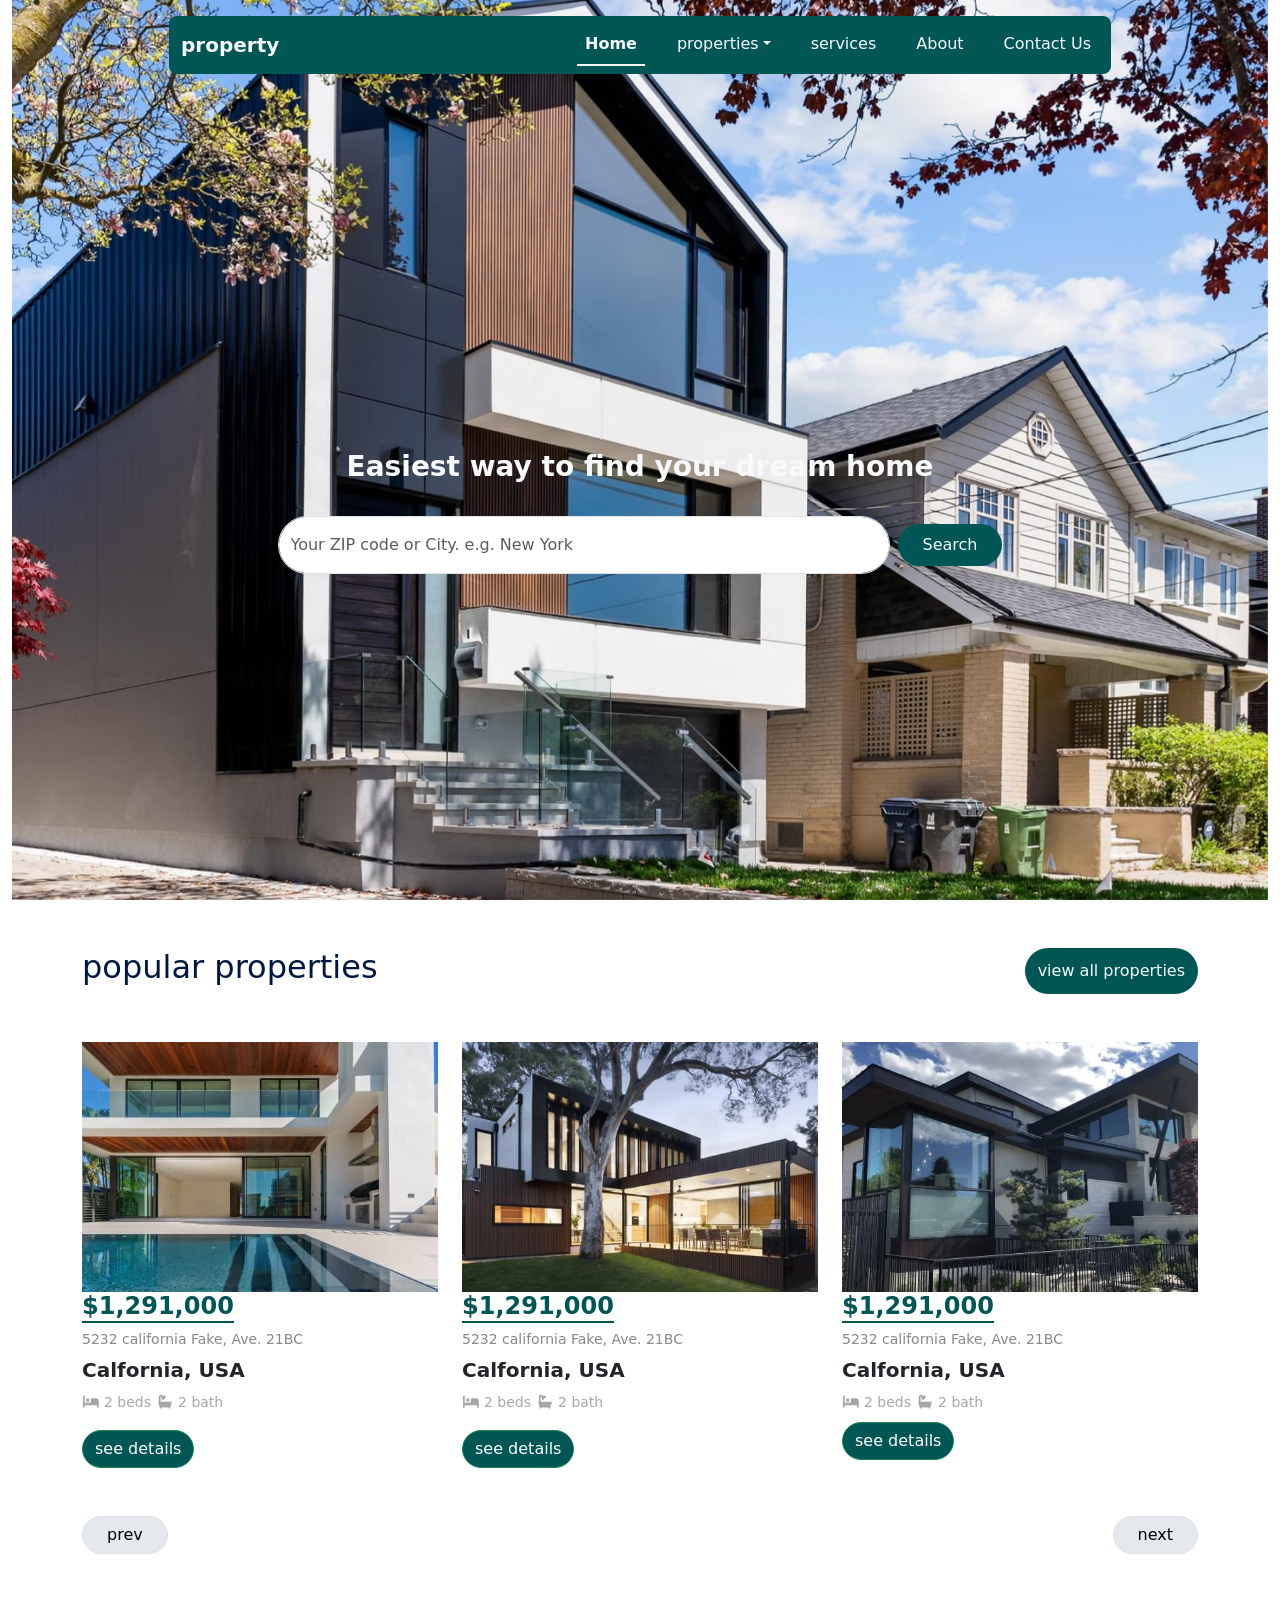
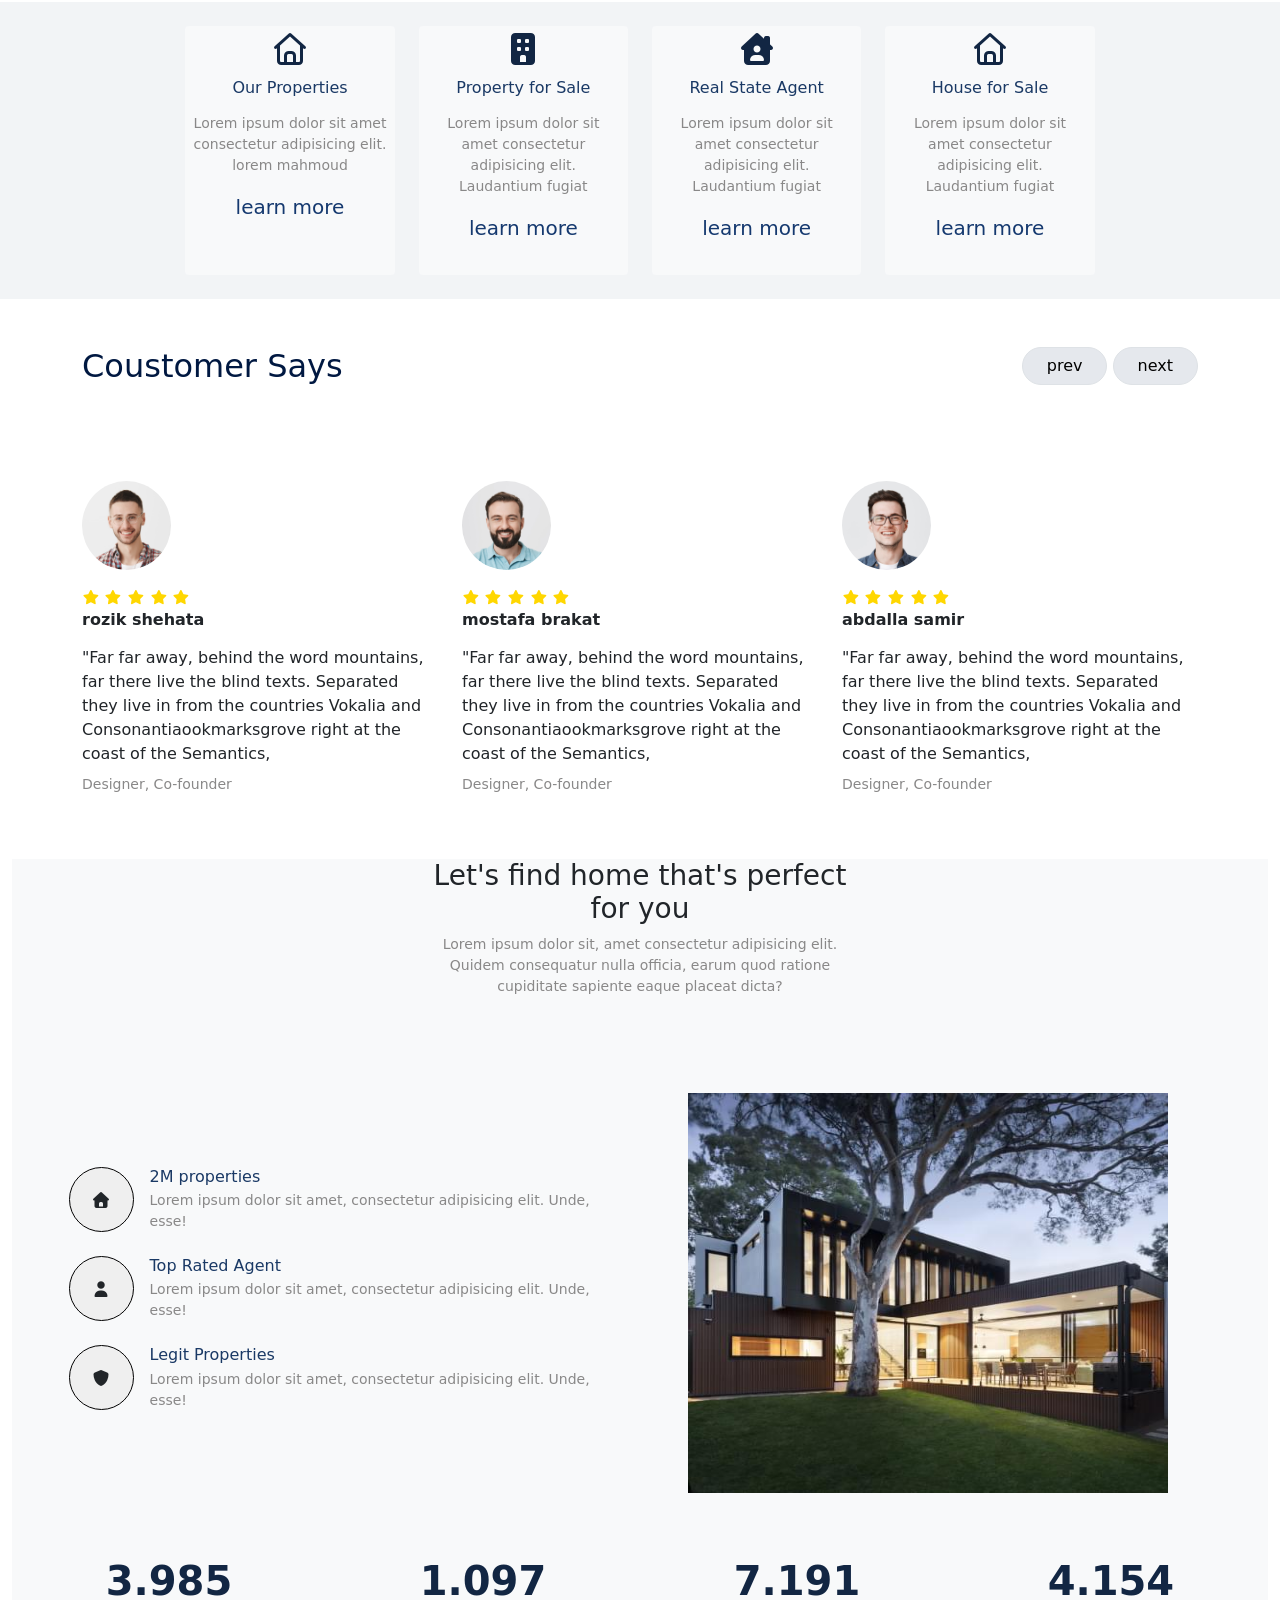
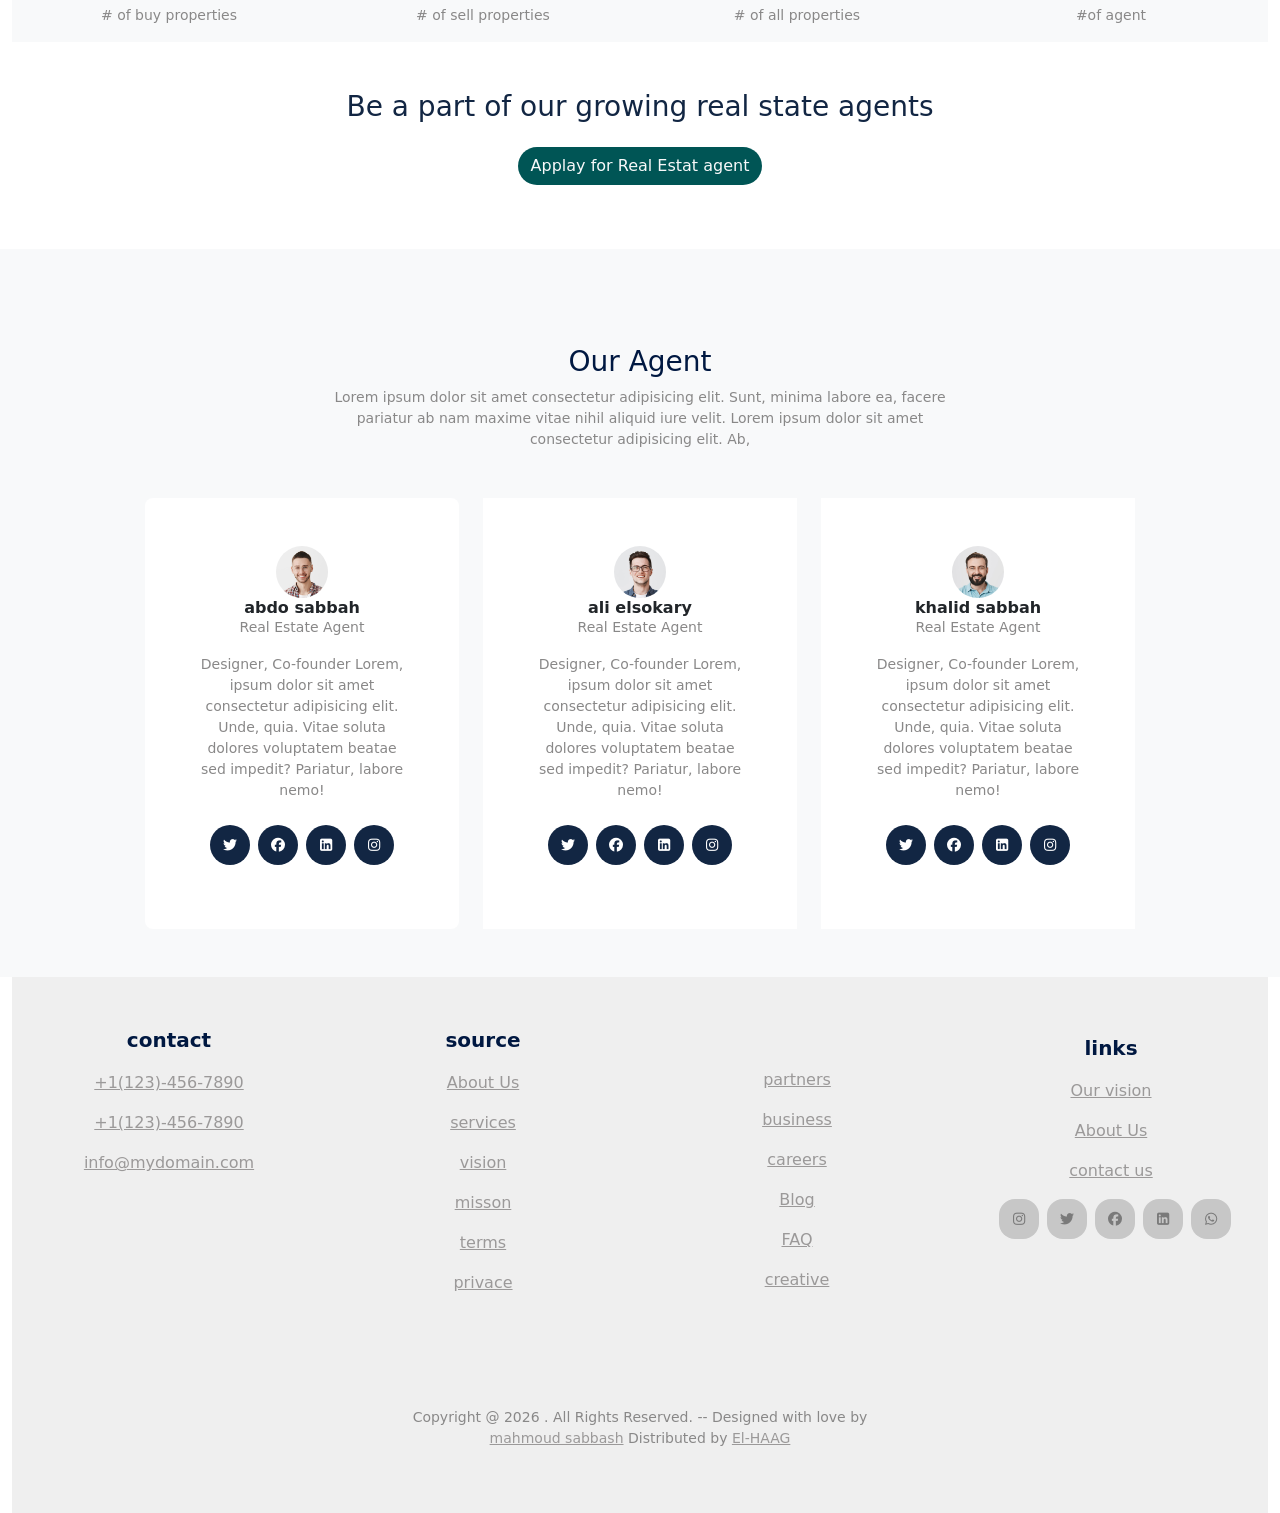
==== index.html @ 19a34890 "Add files via upload" ====
<!doctype html>
<html lang="en">
  <head>
    <meta charset="UTF-8" />
    <meta name="viewport" content="width=device-width, initial-scale=1.0" />
    <link rel="stylesheet" href="css/bootstrap.css" />
    <link rel="stylesheet" href="css/bootstrap-icons.css" />
    <link rel="stylesheet" href="css/all.css" />
    <link rel="stylesheet" href="css/style.css" />
    <link href="https://unpkg.com/aos@2.3.1/dist/aos.css" rel="stylesheet" />
    <link rel="icon" href="img/WhatsApp Image 2026-05-10 at 8.48.43 PM.jpeg">
    <title>final project by EL-HAAG</title>
  </head>
  <body>
    <main class="container-fluid">
      <!-- start header Home-section -->

      <header class="position-relative g-0">
        <!-- start navbar Home-section -->
        <nav
          class="navbar navbar-expand-lg col-12 col-md-9 m-auto mt-3 rounded-3 position-absolute top-0 start-50 translate-middle-x z-3"
        >
          <div class="container-fluid">
            <a class="navbar-brand text-light fw-bold" href="#">property</a>
            <button
              class="navbar-toggler"
              type="button"
              data-bs-toggle="collapse"
              data-bs-target="#navbarNavDropdown"
              aria-controls="navbarNavDropdown"
              aria-expanded="false"
              aria-label="Toggle navigation"
            >
              <span class="navbar-toggler-icon"></span>
            </button>

            <div class="collapse navbar-collapse col-6" id="navbarNavDropdown">
              <ul class="navbar-nav nav-fill ms-auto gap-4 nav-underline">
                <li class="nav-item">
                  <a
                    class="nav-link active text-light"
                    aria-current="page"
                    href="index.html"
                    >Home</a
                  >
                </li>
                <li class="nav-item dropdown">
                  <a
                    class="nav-link dropdown-toggle text-light"
                    href="#"
                    role="button"
                    data-bs-toggle="dropdown"
                    aria-expanded="false"
                    >properties</a
                  >
                  <ul class="dropdown-menu">
                    <li><a class="dropdown-item" href="#">Action</a></li>
                    <li>
                      <a class="dropdown-item" href="#">Another action</a>
                    </li>
                    <li>
                      <a class="dropdown-item" href="#">Something else here</a>
                    </li>
                  </ul>
                </li>
                <li class="nav-item">
                  <a class="nav-link text-light" href="services.html"
                    >services</a
                  >
                </li>
                <li class="nav-item">
                  <a class="nav-link text-light" href="about.html">About</a>
                </li>
                <li class="nav-item">
                  <a class="nav-link text-light" href="contact-us.html"
                    >Contact Us</a
                  >
                </li>
              </ul>
            </div>
          </div>
        </nav>
        <!-- End navbar Home-section -->

        <div
          id="carouselExample"
          class="carousel slide vh-100"
          data-bs-ride="carousel"
        >
          <div class="carousel-inner h-100">
            <div class="carousel-item active h-100" data-bs-interval="2000">
              <img
                src="img/hero_bg_1.jpg"
                class="d-block w-100 object-fit-cover h-100"
              />
            </div>
            <div class="carousel-item h-100" data-bs-interval="2000">
              <img
                src="img/hero_bg_2.jpg"
                class="d-block w-100 object-fit-cover h-100"
              />
            </div>
            <div class="carousel-item h-100" data-bs-interval="2000">
              <img
                src="img/hero_bg_3.jpg"
                class="d-block w-100 object-fit-cover h-100"
              />
            </div>
          </div>
          <button
            class="carousel-control-prev"
            type="button"
            data-bs-target="#carouselExample"
            data-bs-slide="prev"
          >
            <!-- <span class="carousel-control-prev-icon" aria-hidden="true"></span> -->
            <span class="visually-hidden">Previous</span>
          </button>
          <button
            class="carousel-control-next"
            type="button"
            data-bs-target="#carouselExample"
            data-bs-slide="next"
          >
            <!-- <span class="carousel-control-next-icon" aria-hidden="true"></span> -->
            <span class="visually-hidden"> Next</span>
          </button>
          <div
            class="text-center position-absolute top-50 start-50 translate-middle-x w-100 px-3 z-2 "
          >
            <div class="text-center">
              <h3 class="fw-bold text-light mb-4">
                Easiest way to find your dream home
              </h3>

              <form
                class="d-flex flex-wrap justify-content-center flex-column flex-md-row py-2 mx-auto gap-2 align-items-center"
                role="search"
              >
                <div class="col-12 col-md-7 col-lg-6">
                  <input
                    class="form-control rounded-5 py-3"
                    type="search"
                    placeholder="Your ZIP code or City. e.g. New York"
                    aria-label="Search"
                  />
                </div>
                <button
                  class="btn rounded-5 px-4 py-2 text-light"
                  type="submit"
                >
                  Search
                </button>
              </form>
            </div>
          </div>
        </div>
      </header>

      <!-- end header Home-section -->

      <!-- stert properties Home-section -->
      <section class="container">
        <div class="d-flex justify-content-between mt-5 mb-5">
          <h2 class="pobular">popular properties</h2>
          <button class="btn text-light btttn rounded-5">
            view all properties
          </button>
        </div>
        <div id="card-carousel" class="carousel slide">
          <div class="carousel-inner">
            <div class="carousel-item active">
              <div class="row">
                <div class="col-12 col-md-6 col-lg-4">
                  <div class="">
                    <img
                      src="img/img_6.jpg"
                      class="card-img-top object-fit-cover"
                      style="height: 250px"
                      alt="..."
                    />
                    <div class="card-body">
                      <h4 class="card-title fw-bold price">$1,291,000</h4>
                      <p class="card-text my-2 california">
                        5232 california Fake, Ave. 21BC
                      </p>
                      <h5 class="fw-bold my-2">Calfornia, USA</h5>
                      <span><i class="fa-solid fa-bed"></i> 2 beds</span>
                      <span><i class="fa-solid fa-bath"></i> 2 bath</span>
                      <br />
                      <a href="#" class="btn btn-success rounded-5 mt-3 btttn"
                        >see details</a
                      >
                    </div>
                  </div>
                </div>

                <div class="col-md-6 col-lg-4 col-12">
                  <div class="">
                    <img
                      src="img/img_1.jpg"
                      class="card-img-top object-fit-cover"
                      style="height: 250px"
                      alt="..."
                    />
                    <div class="card-body">
                      <h4 class="card-title fw-bold price">$1,291,000</h4>
                      <p class="card-text my-2 california">
                        5232 california Fake, Ave. 21BC
                      </p>
                      <h5 class="fw-bold my-2">Calfornia, USA</h5>
                      <span><i class="fa-solid fa-bed"></i> 2 beds</span>
                      <span><i class="fa-solid fa-bath"></i> 2 bath</span>
                      <br />
                      <a href="#" class="btn btn-success rounded-5 mt-3 btttn"
                        >see details</a
                      >
                    </div>
                  </div>
                </div>

                <div class="col-md-6 col-lg-4 col-12">
                  <div class="">
                    <img
                      src="img/img_2.jpg"
                      class="card-img-top object-fit-cover"
                      style="height: 250px"
                      alt="..."
                    />
                    <div class="card-body">
                      <h4 class="card-title fw-bold price">$1,291,000</h4>
                      <p class="card-text my-2 california">
                        5232 california Fake, Ave. 21BC
                      </p>
                      <h5 class="fw-bold my-2">Calfornia, USA</h5>
                      <span><i class="fa-solid fa-bed"></i> 2 beds</span>
                      <span><i class="fa-solid fa-bath"></i> 2 bath</span>
                      <br />
                      <a href="#" class="btn btn-success rounded-5 mt-2 btttn"
                        >see details</a
                      >
                    </div>
                  </div>
                </div>
              </div>
            </div>

            <div class="carousel-item">
              <div class="row">
                <div class="col-md-6 col-lg-4 col-12">
                  <div class="">
                    <img
                      src="img/img_3.jpg"
                      class="card-img-top object-fit-cover"
                      style="height: 250px"
                      alt="..."
                    />
                    <div class="card-body">
                      <h4 class="card-title fw-bold price">$1,291,000</h4>
                      <p class="card-text my-2 california">
                        5232 california Fake, Ave. 21BC
                      </p>
                      <h5 class="fw-bold my-2">Calfornia, USA</h5>
                      <span><i class="fa-solid fa-bed"></i> 2 beds</span>
                      <span><i class="fa-solid fa-bath"></i> 2 bath</span>
                      <br />
                      <a href="#" class="btn btn-success rounded-5 mt-3 btttn"
                        >see details</a
                      >
                    </div>
                  </div>
                </div>

                <div class="col-md-6 col-lg-4 col-12">
                  <div class="">
                    <img
                      src="img/img_4.jpg"
                      class="card-img-top object-fit-cover"
                      style="height: 250px"
                      alt="..."
                    />
                    <div class="card-body">
                      <h4 class="card-title fw-bold price">$1,291,000</h4>
                      <p class="card-text my-2 california">
                        5232 california Fake, Ave. 21BC
                      </p>
                      <h5 class="fw-bold my-2">Calfornia, USA</h5>
                      <span><i class="fa-solid fa-bed"></i> 2 beds</span>
                      <span><i class="fa-solid fa-bath"></i> 2 bath</span>
                      <br />
                      <a href="#" class="btn btn-success rounded-5 mt-3 btttn"
                        >see details</a
                      >
                    </div>
                  </div>
                </div>

                <div class="col-md-6 col-lg-4 col-12">
                  <div class="">
                    <img
                      src="img/img_5.jpg"
                      class="card-img-top object-fit-cover"
                      style="height: 250px"
                      alt="..."
                    />
                    <div class="card-body">
                      <h4 class="card-title fw-bold price">$1,291,000</h4>
                      <p class="card-text my-2 california">
                        5232 california Fake, Ave. 21BC
                      </p>
                      <h5 class="fw-bold my-2">Calfornia, USA</h5>
                      <span><i class="fa-solid fa-bed"></i> 2 beds</span>
                      <span><i class="fa-solid fa-bath"></i> 2 bath</span>
                      <br />
                      <a href="#" class="btn btn-success rounded-5 mt-3 btttn"
                        >see details</a
                      >
                    </div>
                  </div>
                </div>
              </div>
            </div>
          </div>
          <button
            class="carousel-control-prev"
            type="button"
            data-bs-target="#card-carousel"
            data-bs-slide="prev"
          >
            <!-- <span class="carousel-control-prev-icon" aria-hidden="true"></span> -->
            <span class="visually-hidden">Previous</span>
          </button>
          <button
            class="carousel-control-next"
            type="button"
            data-bs-target="#card-carousel"
            data-bs-slide="next"
          >
            <!-- <span class="carousel-control-next-icon" aria-hidden="true"></span> -->
            <span class="visually-hidden"> Next</span>
          </button>
        </div>

        <div class="d-flex justify-content-between prev">
          <button class="btn rounded-5 my-5 border px-4 nextt " data-bs-target="#card-carousel " data-bs-slide="prev">prev </button>
          <button class="btn rounded-5 my-5 border px-4 nextt " data-bs-target="#card-carousel " data-bs-slide="next">next </button>
        </div>
      </section>

      <!-- End properties Home-section -->

      

      <section class="row section2 text-center">
        <div
          class="d-flex flex-wrap justify-content-sm-center m-auto text-center my-4 col-12 gap-4"
        >
          <div
            data-aos="fade-up"
            class="bg-light col-lg-2 col-md-4 col-10 rounded-1"
          >
            <p class="fs-2 mb-1 icon"><i class="fa-regular fa-house"></i></p>
            <h6 class="mb-2">Our Properties</h6>
            <p class="par m-auto mb-3 mt-3">
              Lorem ipsum dolor sit amet consectetur adipisicing elit. lorem
              mahmoud
            </p>
            <p class="d-block fs-5">
              <a href="" class="text-decoration-none scal1">learn more</a>
            </p>
          </div>
          <div
            data-aos="fade-up"
            class="bg-light col-lg-2 col-md-4 col-10 pb-3 rounded-1"
          >
            <p class="fs-2 mb-1 icon"><i class="fa-solid fa-building"></i></p>
            <h6 class="mb-2">Property for Sale</h6>
            <p class="par col-10 m-auto my-3">
              Lorem ipsum dolor sit amet consectetur adipisicing elit.
              Laudantium fugiat
            </p>
            <p class="d-block fs-5">
              <a href="" class="text-decoration-none scal1">learn more</a>
            </p>
          </div>
          <div
            data-aos="fade-up"
            class="bg-light col-lg-2 col-md-4 col-10 pb-3 rounded-1"
          >
            <p class="fs-2 mb-1 icon">
              <i class="fa-solid fa-house-chimney-user"></i>
            </p>
            <h6 class="mb2">Real State Agent</h6>
            <p class="par col-10 m-auto my-3">
              Lorem ipsum dolor sit amet consectetur adipisicing elit.
              Laudantium fugiat
            </p>
            <p class="d-block fs-5">
              <a href="" class="text-decoration-none scal1">learn more</a>
            </p>
          </div>
          <div
            data-aos="fade-up"
            class="bg-light col-lg-2 col-md-4 col-10 pb-3 rounded-1"
          >
            <p class="fs-2 mb-1 icon"><i class="fa-regular fa-house"></i></p>
            <h6 class="mb-2">House for Sale</h6>
            <p class="par col-10 m-auto my-3">
              Lorem ipsum dolor sit amet consectetur adipisicing elit.
              Laudantium fugiat
            </p>
            <p class="d-block fs-5">
              <a href="" class="text-decoration-none scal1">learn more</a>
            </p>
          </div>
        </div>
      </section>

      <!-- start  Coustomer Says-section -->
      <section class="container">
        <div class="d-flex justify-content-between prev">
          <h2 class="pt-5 pobular">Coustomer Says</h2>
          <div>
            <button class="btn rounded-5 my-5 border px-4 nextt">prev</button>
            <button class="btn rounded-5 my-5 border px-4 nextt">next</button>
          </div>
        </div>

        <div id="personal-carousel" class="carousel slide my-5">
          <div class="carousel-inner">
            <div class="carousel-item active">
              <div class="row">
                <div class="col-12 col-md-6 col-lg-4">
                  <div class=" ">
                    <div class="col-md-3 col-2">
                      <img
                        src="img/person_1-min.jpg"
                        class="card-img-top object-fit-cover rounded-circle"
                        alt="..."
                      />
                    </div>
                    <div class="card-body">
                      <div class="mt-3">
                        <span class="icons"
                          ><i class="fa-solid fa-star"></i
                        ></span>
                        <span class="icons"
                          ><i class="fa-solid fa-star"></i
                        ></span>
                        <span class="icons"
                          ><i class="fa-solid fa-star"></i
                        ></span>
                        <span class="icons"
                          ><i class="fa-solid fa-star"></i
                        ></span>
                        <span class="icons"
                          ><i class="fa-solid fa-star"></i
                        ></span>
                      </div>
                      <h6 class="card-title fw-bold mb-3">rozik shehata</h6>
                      <p class="card-text my-2">
                        "Far far away, behind the word mountains, far there live
                        the blind texts. Separated they live in from the
                        countries Vokalia and Consonantiaookmarksgrove right at
                        the coast of the Semantics,
                      </p>
                      <p class="Co-founder">Designer, Co-founder</p>
                    </div>
                  </div>
                </div>

                <div class="col-12 col-md-6 col-lg-4">
                  <div class=" ">
                    <div class="col-md-3 col-2">
                      <img
                        src="img/person_2-min.jpg"
                        class="card-img-top object-fit-cover rounded-circle"
                        alt="..."
                      />
                    </div>
                    <div class="card-body">
                      <div class="mt-3">
                        <span class="icons"
                          ><i class="fa-solid fa-star"></i
                        ></span>
                        <span class="icons"
                          ><i class="fa-solid fa-star"></i
                        ></span>
                        <span class="icons"
                          ><i class="fa-solid fa-star"></i
                        ></span>
                        <span class="icons"
                          ><i class="fa-solid fa-star"></i
                        ></span>
                        <span class="icons"
                          ><i class="fa-solid fa-star"></i
                        ></span>
                      </div>
                      <h6 class="card-title fw-bold mb-3">mostafa brakat</h6>
                      <p class="card-text my-2">
                        "Far far away, behind the word mountains, far there live
                        the blind texts. Separated they live in from the
                        countries Vokalia and Consonantiaookmarksgrove right at
                        the coast of the Semantics,
                      </p>
                      <p class="Co-founder">Designer, Co-founder</p>
                    </div>
                  </div>
                </div>
                <div class="col-12 col-md-6 col-lg-4">
                  <div class=" ">
                    <div class="col-md-3 col-2">
                      <img
                        src="img/person_3-min.jpg"
                        class="card-img-top object-fit-cover rounded-circle"
                        alt="..."
                      />
                    </div>
                    <div class="card-body">
                      <div class="mt-3">
                        <span class="icons"
                          ><i class="fa-solid fa-star"></i
                        ></span>
                        <span class="icons"
                          ><i class="fa-solid fa-star"></i
                        ></span>
                        <span class="icons"
                          ><i class="fa-solid fa-star"></i
                        ></span>
                        <span class="icons"
                          ><i class="fa-solid fa-star"></i
                        ></span>
                        <span class="icons"
                          ><i class="fa-solid fa-star"></i
                        ></span>
                      </div>
                      <h6 class="card-title fw-bold mb-3">abdalla samir</h6>
                      <p class="card-text my-2">
                        "Far far away, behind the word mountains, far there live
                        the blind texts. Separated they live in from the
                        countries Vokalia and Consonantiaookmarksgrove right at
                        the coast of the Semantics,
                      </p>
                      <p class="Co-founder">Designer, Co-founder</p>
                    </div>
                  </div>
                </div>
              </div>
            </div>

            <div class="carousel-item">
              <div class="row">
                <div class="col-12 col-md-6 col-lg-4">
                  <div class=" ">
                    <div class="col-md-3 col-2">
                      <img
                        src="img/person_4-min.jpg"
                        class="card-img-top object-fit-cover rounded-circle"
                        alt="..."
                      />
                    </div>
                    <div class="card-body">
                      <div class="mt-3">
                        <span class="icons"
                          ><i class="fa-solid fa-star"></i
                        ></span>
                        <span class="icons"
                          ><i class="fa-solid fa-star"></i
                        ></span>
                        <span class="icons"
                          ><i class="fa-solid fa-star"></i
                        ></span>
                        <span class="icons"
                          ><i class="fa-solid fa-star"></i
                        ></span>
                        <span class="icons"
                          ><i class="fa-solid fa-star"></i
                        ></span>
                      </div>
                      <h6 class="card-title fw-bold mb-3">khalid harby</h6>
                      <p class="card-text my-2">
                        "Far far away, behind the word mountains, far there live
                        the blind texts. Separated they live in from the
                        countries Vokalia and Consonantiaookmarksgrove right at
                        the coast of the Semantics,
                      </p>
                      <p class="Co-founder">Designer, Co-founder</p>
                    </div>
                  </div>
                </div>
                <div class="col-12 col-md-6 col-lg-4">
                  <div class=" ">
                    <div class="col-md-3 col-2">
                      <img
                        src="img/person_5-min.jpg"
                        class="card-img-top object-fit-cover rounded-circle"
                        alt="..."
                      />
                    </div>
                    <div class="card-body">
                      <div class="mt-3">
                        <span class="icons"
                          ><i class="fa-solid fa-star"></i
                        ></span>
                        <span class="icons"
                          ><i class="fa-solid fa-star"></i
                        ></span>
                        <span class="icons"
                          ><i class="fa-solid fa-star"></i
                        ></span>
                        <span class="icons"
                          ><i class="fa-solid fa-star"></i
                        ></span>
                        <span class="icons"
                          ><i class="fa-solid fa-star"></i
                        ></span>
                      </div>
                      <h6 class="card-title fw-bold mb-3">mohamed arafa</h6>
                      <p class="card-text my-2">
                        "Far far away, behind the word mountains, far there live
                        the blind texts. Separated they live in from the
                        countries Vokalia and Consonantiaookmarksgrove right at
                        the coast of the Semantics,
                      </p>
                      <p class="Co-founder">Designer, Co-founder</p>
                    </div>
                  </div>
                </div>
                <div class="col-12 col-md-6 col-lg-4">
                  <div class=" ">
                    <div class="col-md-3 col-2">
                      <img
                        src="img/person_6-min.jpg"
                        class="card-img-top object-fit-cover rounded-circle"
                        alt="..."
                      />
                    </div>
                    <div class="card-body">
                      <div class="mt-3">
                        <span class="icons"
                          ><i class="fa-solid fa-star"></i
                        ></span>
                        <span class="icons"
                          ><i class="fa-solid fa-star"></i
                        ></span>
                        <span class="icons"
                          ><i class="fa-solid fa-star"></i
                        ></span>
                        <span class="icons"
                          ><i class="fa-solid fa-star"></i
                        ></span>
                        <span class="icons"
                          ><i class="fa-solid fa-star"></i
                        ></span>
                      </div>
                      <h6 class="card-title fw-bold mb-3">hady sleam</h6>
                      <p class="card-text my-2">
                        "Far far away, behind the word mountains, far there live
                        the blind texts. Separated they live in from the
                        countries Vokalia and Consonantiaookmarksgrove right at
                        the coast of the Semantics,
                      </p>
                      <p class="Co-founder">Designer, Co-founder</p>
                    </div>
                  </div>
                </div>
              </div>
            </div>
          </div>
          <button
            class="carousel-control-prev"
            type="button"
            data-bs-target="#personal-carousel"
            data-bs-slide="prev"
          >
            <!-- <span class="carousel-control-prev-icon" aria-hidden="true"></span> -->
            <span class="visually-hidden">Previous</span>
          </button>
          <button
            class="carousel-control-next"
            type="button"
            data-bs-target="#personal-carousel"
            data-bs-slide="next"
          >
            <!-- <span class="carousel-control-next-icon" aria-hidden="true"></span> -->
            <span class="visually-hidden"> Next</span>
          </button>
        </div>
      </section>
      <!-- End  Coustomer Says-section -->

      <!-- START description-section  -->
      <section class="section3 mt-5">
        <div class="m-auto text-center col-md-4 col-12 mt-5">
          <h3>Let's find home that's perfect for you</h3>
          <p class="Co-founder">
            Lorem ipsum dolor sit, amet consectetur adipisicing elit. Quidem
            consequatur nulla officia, earum quod ratione cupiditate sapiente
            eaque placeat dicta?
          </p>
        </div>
        <div
          class="d-flex flex-wrap justify-content-evenly my-5 align-items-center"
        >
          <div class="pt-5">
            <div class="d-flex align-items-center mb-4">
              <button
                class="btn rounded-circle text-dark fs-6 border-1 border-black users d-flex justify-content-center align-items-center p-3"
              >
                <i class="fa-solid fa-house"></i>
              </button>
              <div class="ms-3">
                <h6 class="mb-1">2M properties</h6>
                <p class="mb-0 Co-founder col-11">
                  Lorem ipsum dolor sit amet, consectetur adipisicing elit.
                  Unde, esse!
                </p>
              </div>
            </div>
            <div class="d-flex flex-wrap align-items-center mb-4">
              <button
                class="btn rounded-circle text-dark fs-6 border-1 border-black users d-flex justify-content-center align-items-center p-3"
              >
                <i class="fa-solid fa-user"></i>
              </button>
              <div class="ms-3">
                <h6 class="mb-1">Top Rated Agent</h6>
                <p class="mb-0 Co-founder col-11">
                  Lorem ipsum dolor sit amet, consectetur adipisicing elit.
                  Unde, esse!
                </p>
              </div>
            </div>
            <div class="d-flex align-items-center mb-4">
              <button
                class="btn rounded-circle text-dark fs-6 border-1 border-black users d-flex justify-content-center align-items-center p-3"
              >
                <i class="fa-solid fa-shield"></i>
              </button>
              <div class="ms-3">
                <h6 class="mb-1">Legit Properties</h6>
                <p class="mb-0 Co-founder col-11">
                  Lorem ipsum dolor sit amet, consectetur adipisicing elit.
                  Unde, esse!
                </p>
              </div>
            </div>
          </div>
          <figure class="position-relative col-md-5 col-12 mt-5 mt-md-0">
            <img
              src="img/img_1.jpg"
              class="col-11 mt-5 dot"
              style="height: 400px"
            />
            <img src="img/dots.png" class="position-absolute col-10 dots" />
          </figure>
        </div>
        <div class="d-flex flex-wrap justify-content-evenly mt-5 text-center">
          <div data-aos="fade-up" class=" col-6 col-lg-2 m-auto">
            <h2 class="display-6 fw-bold mb-0 icon">3.985</h2>
            <p class="Co-founder"># of buy properties</p>
          </div>
          <div data-aos="fade-up" class=" col-6 col-lg-2 m-auto">
            <h2 class="display-6 fw-bold mb-0 icon">1.097</h2>
            <p class="Co-founder"># of sell properties</p>
          </div>
          <div data-aos="fade-up" class=" col-6 col-lg-2 m-auto">
            <h2 class="display-6 fw-bold mb-0 icon">7.191</h2>
            <p class="Co-founder"># of all properties</p>
          </div>
          <div data-aos="fade-up" class=" col-6 col-lg-2 m-auto">
            <h2 class="display-6 fw-bold mb-0 icon">4.154</h2>
            <p class="Co-founder">#of agent</p>
          </div>
        </div>
      </section>
      <!--End description-section  -->

      <section class="my-5 text-center">
        <h3 class="mt-5 mb-2 icon">
          Be a part of our growing real state agents
        </h3>
        <button class="btn text-light btttn rounded-5 my-3">
          Applay for Real Estat agent
        </button>
      </section>

      <!-- satrt Our agent-section -->
      
      <section class="row section3">
        <div class="text-center mt-5">
          <h3 class="pt-5 pobular">Our Agent</h3>
          <p class="Co-founder col-md-6 col-12 m-auto mb-5">
            Lorem ipsum dolor sit amet consectetur adipisicing elit. Sunt,
            minima labore ea, facere pariatur ab nam maxime vitae nihil aliquid
            iure velit. Lorem ipsum dolor sit amet consectetur adipisicing elit.
            Ab,
          </p>
        </div>

        <div class="d-flex flex-wrap justify-content-center gap-4 m-auto mb-5">
          <div class="col-12 col-md-5 col-lg-3 text-center our-agent rounded-3">
            <div class="col-2 m-auto pt-5">
              <img
                src="img/person_1-min.jpg"
                class="card-img-top object-fit-cover rounded-circle"
                alt="..."
              />
            </div>
            <div class="card-body rounded-1">
              <h6 class="card-title fw-bold mb-0">abdo sabbah</h6>
              <p class="card-text mb-3 Co-founder">Real Estate Agent</p>
              <p class="Co-founder col-8 m-auto">
                Designer, Co-founder Lorem, ipsum dolor sit amet consectetur
                adipisicing elit. Unde, quia. Vitae soluta dolores voluptatem
                beatae sed impedit? Pariatur, labore nemo!
              </p>
              <div class="mt-4 d-flex justify-content-center gap-2">
                <p
                  class="rounded-circle p-2 d-flex justify-content-center align-items-center twitter"
                >
                  <i class="fa-brands fa-twitter"></i>
                </p>
                <p
                  class="rounded-circle p-2 d-flex justify-content-center align-items-center twitter"
                >
                  <i class="fa-brands fa-facebook"></i>
                </p>
                <p
                  class="rounded-circle p-2 d-flex justify-content-center align-items-center twitter"
                >
                  <i class="fa-brands fa-square-linkedin"></i>
                </p>
                <p
                  class="rounded-circle p-2 d-flex justify-content-center align-items-center twitter"
                >
                  <i class="fa-brands fa-instagram"></i>
                </p>
              </div>
            </div>
          </div>
          <div class="col-12 col-md-5 col-lg-3 text-center our-agent">
            <div class="col-2 m-auto pt-5">
              <img
              src="img/person_3-min.jpg"
              class="card-img-top object-fit-cover rounded-circle"
              alt="..."
              />
            </div>
            <div class="card-body mb-5">
              <h6 class="card-title fw-bold mb-0">ali elsokary</h6>
              <p class="card-text mb-3 Co-founder">Real Estate Agent</p>
              <p class="Co-founder col-8 m-auto">
                Designer, Co-founder Lorem, ipsum dolor sit amet consectetur
                adipisicing elit. Unde, quia. Vitae soluta dolores voluptatem
                beatae sed impedit? Pariatur, labore nemo!
              </p>
              <div class="mt-4 d-flex justify-content-center gap-2">
                <p
                  class="rounded-circle p-2 d-flex justify-content-center align-items-center twitter"
                >
                  <i class="fa-brands fa-twitter"></i>
                </p>
                <p
                  class="rounded-circle p-2 d-flex justify-content-center align-items-center twitter"
                >
                  <i class="fa-brands fa-facebook"></i>
                </p>
                <p
                class="rounded-circle p-2 d-flex justify-content-center align-items-center twitter"
                >
                  <i class="fa-brands fa-square-linkedin"></i>
                </p>
                <p
                  class="rounded-circle p-2 d-flex justify-content-center align-items-center twitter"
                >
                  <i class="fa-brands fa-instagram"></i>
                </p>
              </div>
            </div>
          </div>
          <div class="col-12 col-md-6 col-lg-3 text-center our-agent">
            <div class="col-2 m-auto pt-5">
              <img
                src="img/person_2-min.jpg"
                class="card-img-top object-fit-cover rounded-circle"
                alt="..."
                />
              </div>
            <div class="card-body">
              <h6 class="card-title fw-bold mb-0">khalid sabbah</h6>
              <p class="card-text mb-3 Co-founder">Real Estate Agent</p>
              <p class="Co-founder col-8 m-auto">
                Designer, Co-founder Lorem, ipsum dolor sit amet consectetur
                adipisicing elit. Unde, quia. Vitae soluta dolores voluptatem
                beatae sed impedit? Pariatur, labore nemo!
              </p>
              <div class="mt-4 d-flex justify-content-center gap-2">
                <p
                  class="rounded-circle p-2 d-flex justify-content-center align-items-center twitter"
                >
                  <i class="fa-brands fa-twitter"></i>
                </p>
                <p
                  class="rounded-circle p-2 d-flex justify-content-center align-items-center twitter"
                >
                  <i class="fa-brands fa-facebook"></i>
                </p>
                <p
                class="rounded-circle p-2 d-flex justify-content-center align-items-center twitter"
                >
                  <i class="fa-brands fa-square-linkedin"></i>
                </p>
                <p
                  class="rounded-circle p-2 d-flex justify-content-center align-items-center twitter"
                >
                  <i class="fa-brands fa-instagram"></i>
                </p>
              </div>
            </div>
          </div>
        </div>
      </section>
      <!-- satrt Our agent-section -->

      <!-- start footer Home-section -->

      <footer class="container-fluid pt-5">
        <div class="row pb-5 text-center">
          <div class="col-md-4 col-lg-3 col-10 m-auto m-lg-0 text-cente">
            <p class="fs-5 fw-bold pobular">contact</p>
            <p><a class="footer-link" href="">+1(123)-456-7890</a></p>
            <p><a class="footer-link" href="">+1(123)-456-7890</a></p>
            <p><a class="footer-link" href="">info@mydomain.com</a></p>
          </div>
          <div class="col-md-5 col-lg-3 col-10 m-auto">
            <p class="fs-5 fw-bold pobular">source</p>
            <p><a class="footer-link" href="about.html">About Us</a></p>
            <p><a class="footer-link" href="services.html">services</a></p>
            <p><a class="footer-link" href="">vision</a></p>
            <p><a class="footer-link" href="">misson</a></p>
            <p><a class="footer-link" href="">terms</a></p>
            <p><a class="footer-link" href="">privace</a></p>
          </div>
          <div class="col-md-5 col-lg-3 col-10 m-auto">
            <p></p>
            <p class="pt-4"><a class="footer-link" href="">partners</a></p>
            <p><a class="footer-link" href="">business</a></p>
            <p><a class="footer-link" href="">careers</a></p>
            <p><a class="footer-link" href=""> Blog</a></p>
            <p><a class="footer-link" href="">FAQ</a></p>
            <p><a class="footer-link" href="">creative</a></p>
          </div>
          <div class="col-md-5 col-lg-3 col-10 m-auto text-center">
            <p class="fs-5 fw-bold pobular">links</p>
            <p><a class="footer-link" href="">Our vision</a></p>
            <p><a class="footer-link" href="about.html">About Us</a></p>
            <p><a class="footer-link" href="">contact us</a></p>
            <div class="d-flex m-auto text-center mb-5 justify-content-center">
              <p
                class="footer-brand rounded-4 ms-2 d-flex justify-content-center align-items-center"
              >
                <i class="fa-brands fa-instagram"></i>
              </p>
              <p
                class="footer-brand rounded-4 ms-2 d-flex justify-content-center align-items-center"
              >
                <i class="fa-brands fa-twitter"></i>
              </p>
              <p
                class="footer-brand rounded-4 ms-2 d-flex justify-content-center align-items-center"
              >
                <i class="fa-brands fa-facebook"></i>
              </p>
              <p
                class="footer-brand rounded-4 ms-2 d-flex justify-content-center align-items-center"
              >
                <i class="fa-brands fa-square-linkedin"></i>
              </p>
              <p
                class="footer-brand rounded-4 ms-2 d-flex justify-content-center align-items-center"
              >
                <i class="fa-brands fa-whatsapp"></i>
              </p>
            </div>
          </div>
        </div>
        <div class="text-center m-auto py-5 col-5">
          <p class="Co-founder">
            Copyright @ 2026 . All Rights Reserved. -- Designed with love by
            <a class="Co-founder footer-link" href="">mahmoud sabbash</a>
            Distributed by
            <a class="Co-founder footer-link" href="">El-HAAG</a>
          </p>
        </div>
      </footer>
      <!--  End footer home-section -->
    </main>
    <script src="https://unpkg.com/aos@2.3.1/dist/aos.js"></script>
    <script>
      AOS.init();
    </script>
    <script src="js/bootstrap.bundle.js"></script>
  </body>
</html>
---- css/style.css ----
nav {
  background-color: #005555;
}
form button {
  background-color: #005555 !important;
}
.california {
  font-size: 14px !important;
  color: #898888;
}
.card-body a {
  background-color: #005555;
}
.card-body span {
  font-size: 14px !important;
  color: #a7a7a7;
}
.btttn {
  background-color: #005555;
  transition: 0.5s;
}
.btttn:hover {
  background-color: #001841;
  transform: translateY(-10px);
}
.nextt {
  color: black;
  transition: 0.5s;
}

.nextt:hover {
  color: white;
  background-color: #001841;
  transform: translateY(-10px);
}
.pobular {
  color: #001841;
}

.price {
  color: #005555;
  position: relative;
  width: fit-content;
}
.price::before {
  content: "";
  width: 100%;
  height: 2px;
  background-color: #005555;
  bottom: -2px;
  position: absolute;
}
.prev button {
  background-color: #e5e8ed;
}
.par {
  font-size: 14px !important;
  color: #898888;
}
h6 {
  color: #1a3965;
}
.icon {
  color: #122643;
}
.section2 {
  background-color: #f2f4f6;
}
.icons {
  color: gold !important;
}
.Co-founder {
  font-size: 14px !important;
  color: #898888;
}
.users {
  background-color: #efefef;
  width: 65px;
  height: 65px;
  transition: 0.5s;
}
.users:hover {
  border-width: 1.5px !important;
  border-style: solid;
  border-color: blue;
  transform: translateY(-10px);
}
.scal1 {
  color: #15396f !important;
  position: relative;
}
.scal1:before {
  content: "";
  width: 100%;
  height: 2px;
  background-color: #122643;
  bottom: -1px;
  position: absolute;
  transition: 0.5s;
  transform: scale(0);
}
.scal1:hover:before {
  transform: scale(1);
}
.section3 {
  background-color: #f8f9fa;
}
.twitter {
  width: 40px;
  height: 40px;
  background-color: #122643;
  color: white;
  transition: 0.5s;
  font-size: 14px !important;
}
.twitter:hover {
  color: #122643;
  background-color: white;
  transform: translateY(-10px);
  border-width: 1px !important;
  border-style: solid;
  border-color: rgb(18, 18, 194);
}
.our-agent {
  background-color: white;
}
footer {
  background-color: #efefef;
}
.footer-link {
  color: #9b9999;
}
.footer-link:hover {
  color: rgb(9, 9, 9);
}
.footer-brand {
  width: 40px;
  height: 40px;
  background-color: #c7c7c7;
  color: rgb(122, 122, 122);
  transition: 0.5s;
  font-size: 14px !important;
}
.footer-brand:hover {
  background-color: #122643;
  color: white;
  transform: translateY(-10px);
  border-width: 1px !important;
  border-style: solid;
  border-color: rgb(18, 18, 194);
}
.dots {
  position: absolute;
  left: 100px;
  top: 250px;
  z-index: -1;
}
.dot {
  z-index: 3;
}
translate {
  z-index: 2 !important;
}
.nav-about {
  z-index: 3 !important;
}
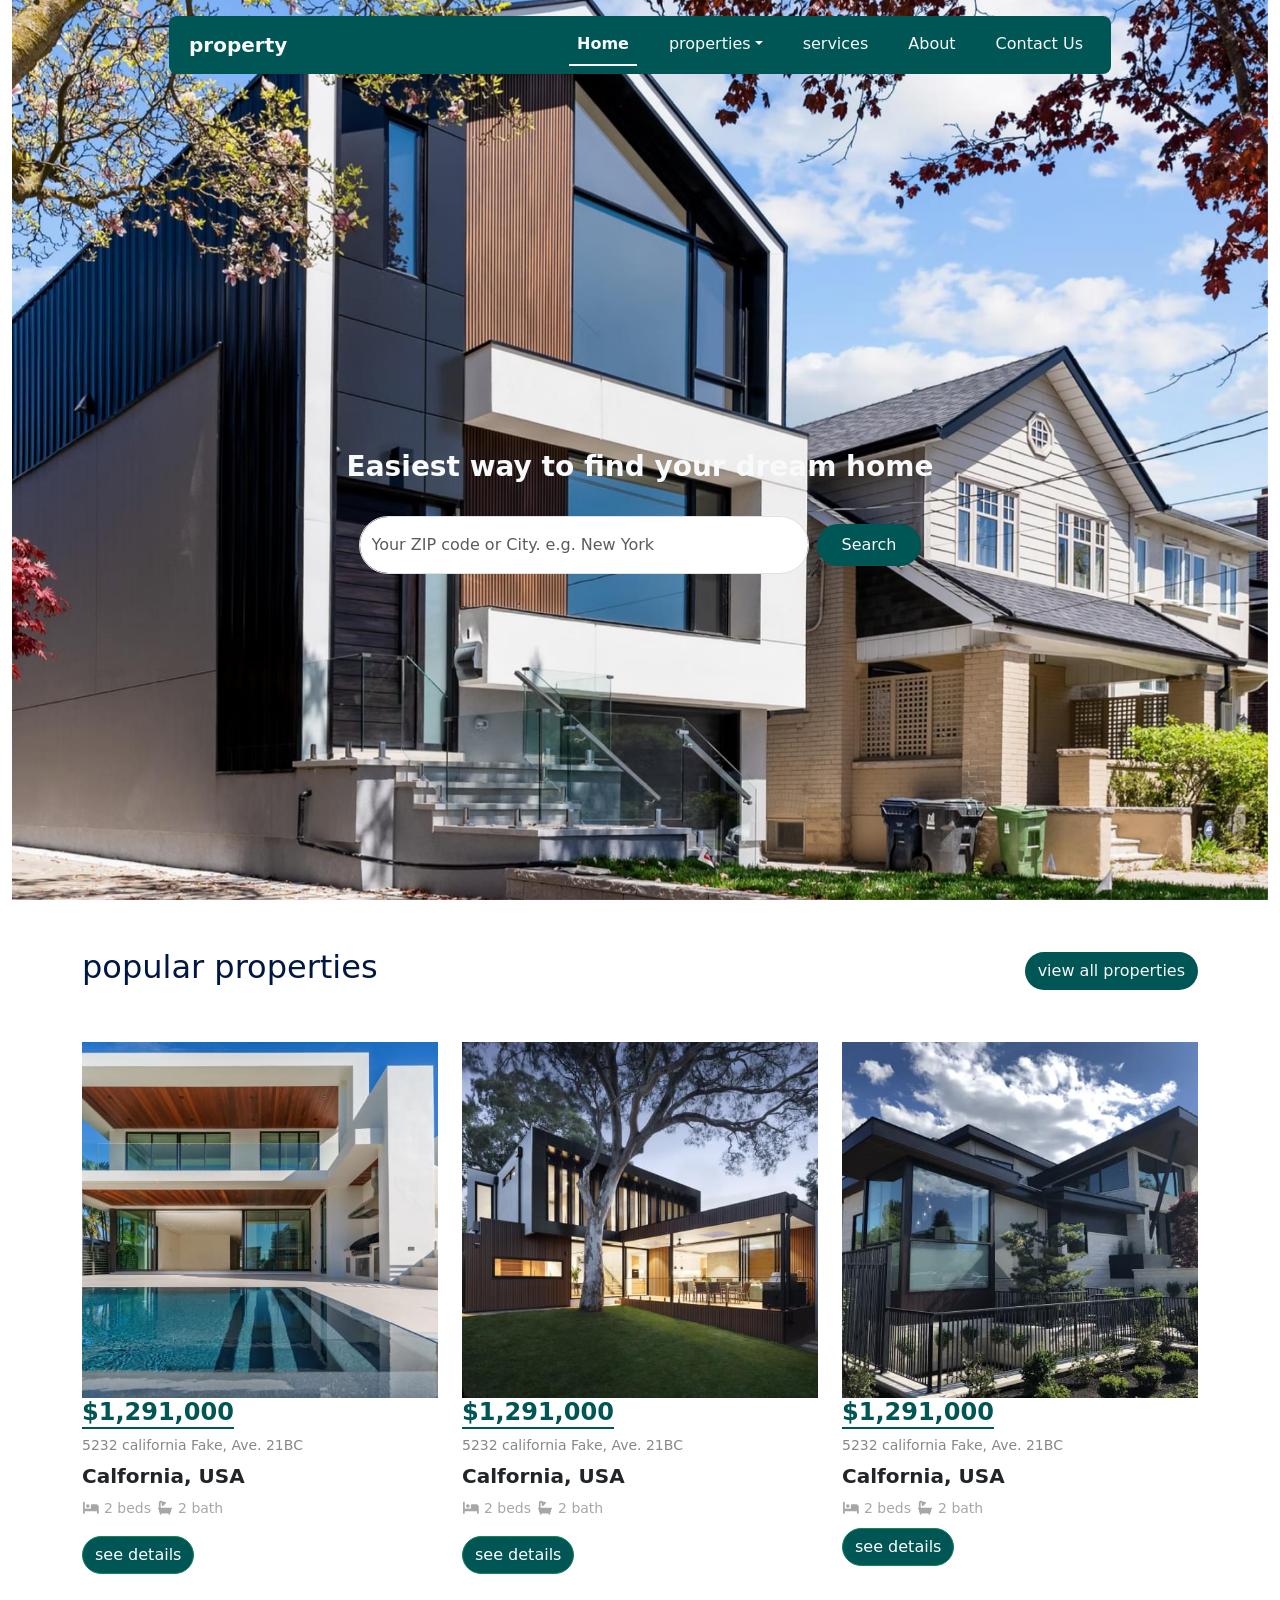
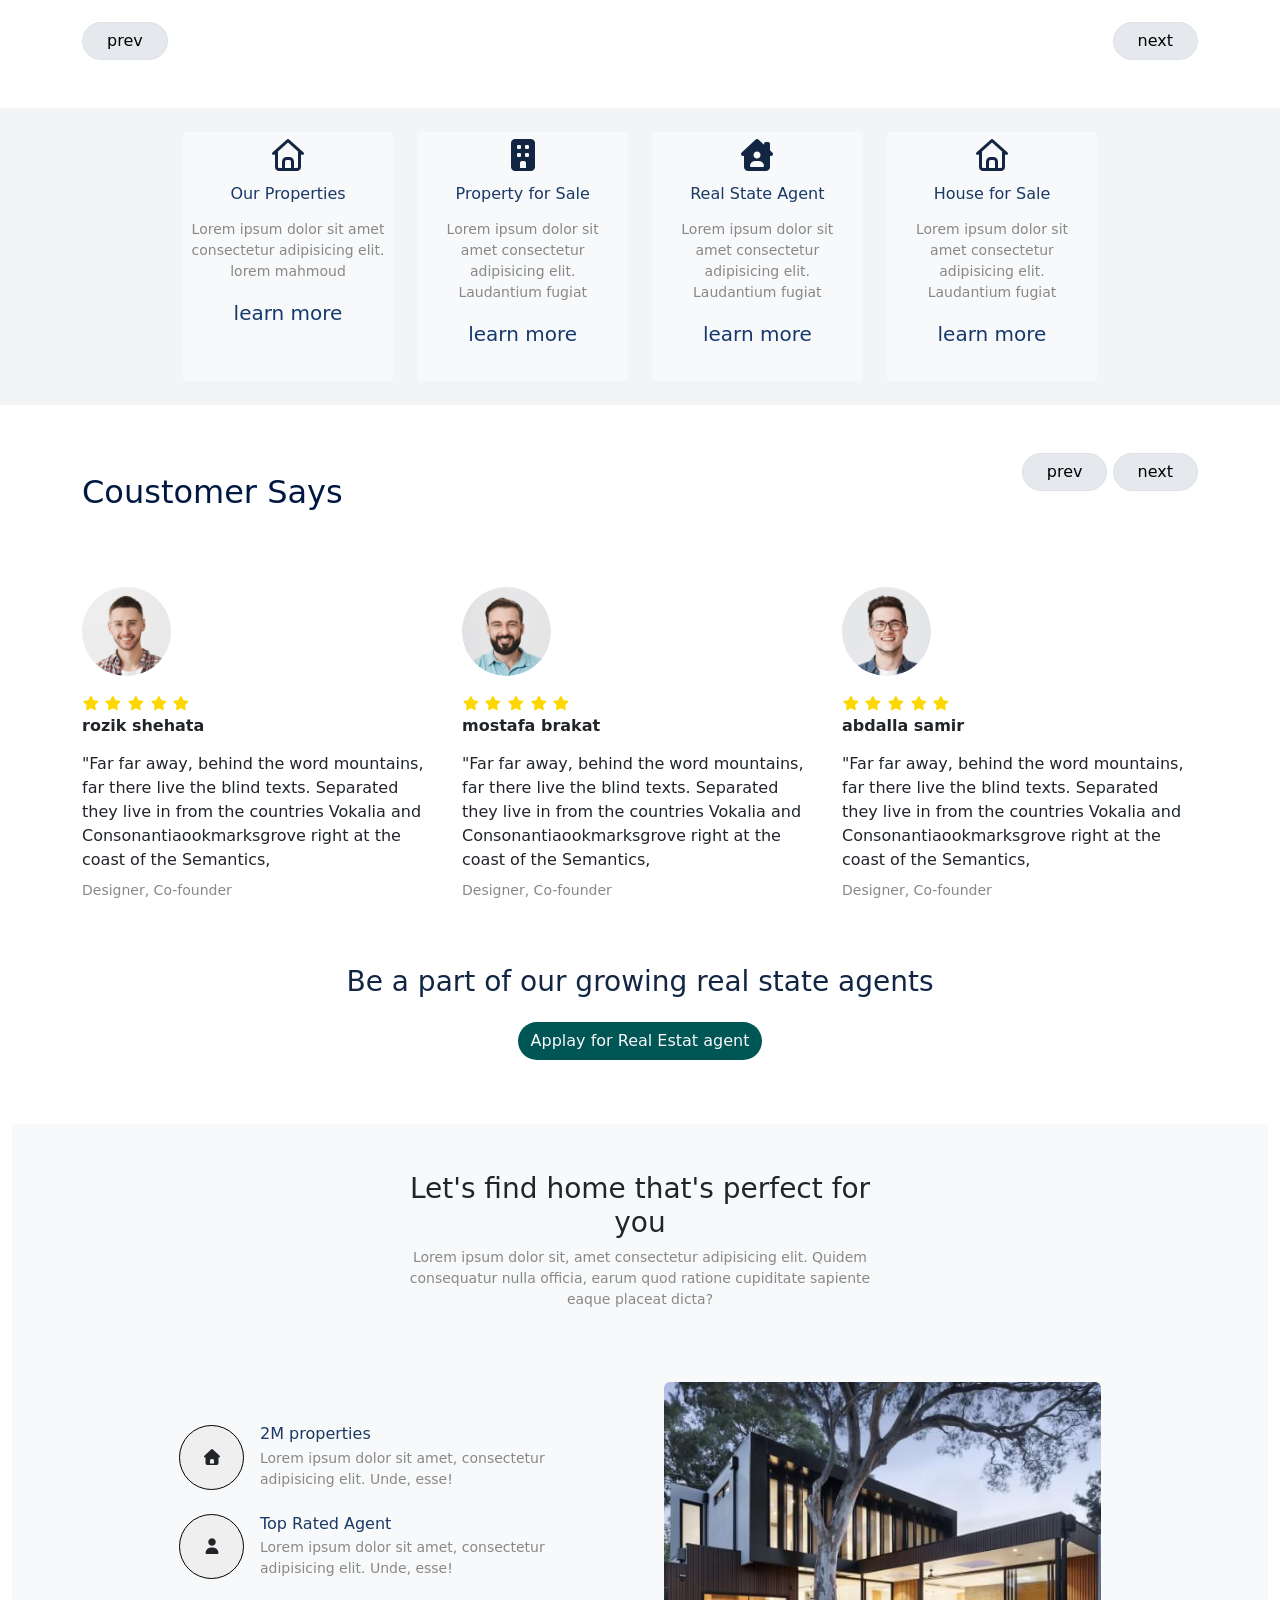
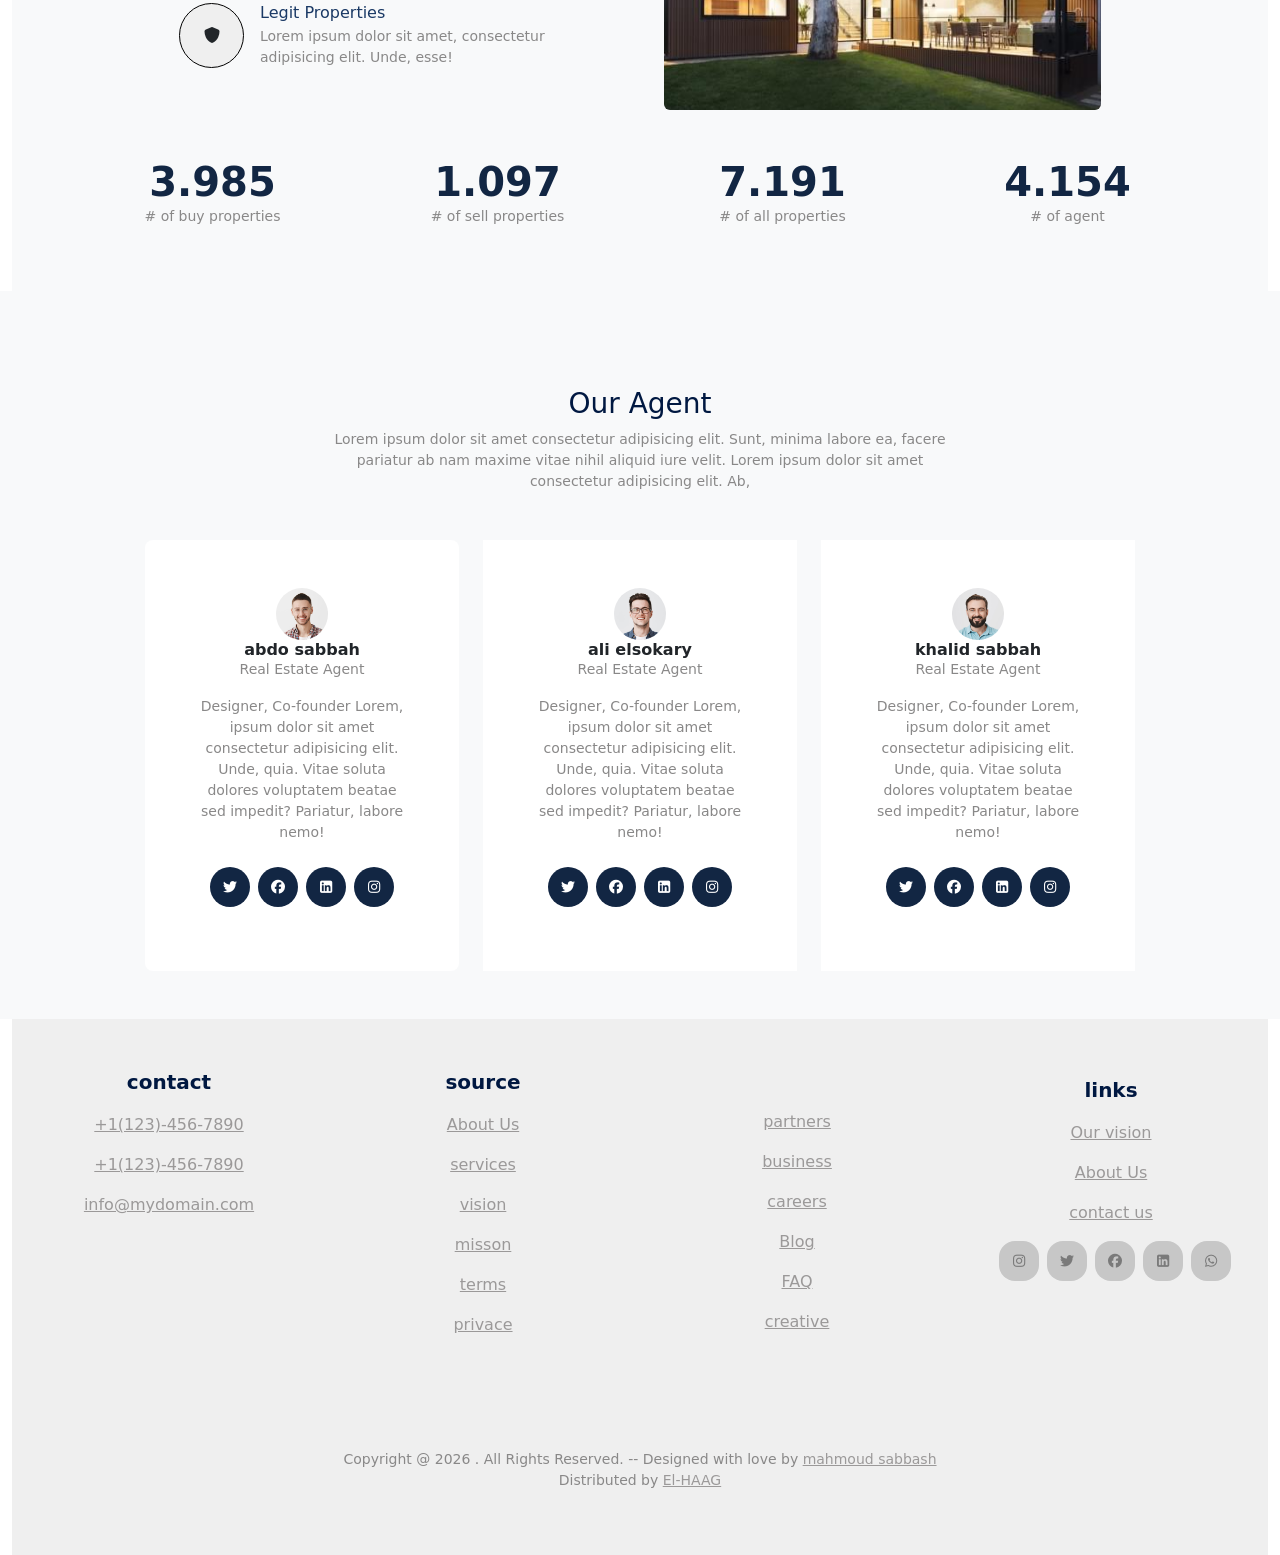
==== commit 650e0ac1: "Add files via upload" ====
--- a/index.html
+++ b/index.html
@@ -18,7 +18,7 @@
       <header class="position-relative g-0">
         <!-- start navbar Home-section -->
         <nav
-          class="navbar navbar-expand-lg col-12 col-md-9 m-auto mt-3 rounded-3 position-absolute top-0 start-50 translate-middle-x z-3"
+          class="navbar navbar-expand-lg col-12 col-md-10 col-xl-9 m-auto mt-3 rounded-3 position-absolute top-0 start-50 translate-middle-x z-3 px-2"
         >
           <div class="container-fluid">
             <a class="navbar-brand text-light fw-bold" href="#">property</a>
@@ -34,8 +34,8 @@
               <span class="navbar-toggler-icon"></span>
             </button>
 
-            <div class="collapse navbar-collapse col-6" id="navbarNavDropdown">
-              <ul class="navbar-nav nav-fill ms-auto gap-4 nav-underline">
+            <div class="collapse navbar-collapse col-12 col-lg-6" id="navbarNavDropdown">
+              <ul class="navbar-nav nav-fill ms-lg-auto gap-lg-4 nav-underline text-center">
                 <li class="nav-item">
                   <a
                     class="nav-link active text-light"
@@ -137,7 +137,7 @@
                 class="d-flex flex-wrap justify-content-center flex-column flex-md-row py-2 mx-auto gap-2 align-items-center"
                 role="search"
               >
-                <div class="col-12 col-md-7 col-lg-6">
+                <div class="col-12 col-md-7 col-lg-6 px-0">
                   <input
                     class="form-control rounded-5 py-3"
                     type="search"
@@ -161,7 +161,7 @@
 
       <!-- stert properties Home-section -->
       <section class="container">
-        <div class="d-flex justify-content-between mt-5 mb-5">
+        <div class="d-flex flex-wrap justify-content-between align-items-center gap-3 mt-5 mb-5">
           <h2 class="pobular">popular properties</h2>
           <button class="btn text-light btttn rounded-5">
             view all properties
@@ -175,9 +175,9 @@
                   <div class="">
                     <img
                       src="img/img_6.jpg"
-                      class="card-img-top object-fit-cover"
-                      style="height: 250px"
-                      alt="..."
+                      class="card-img-top object-fit-cover w-100"
+                     
+                      alt="Property image"
                     />
                     <div class="card-body">
                       <h4 class="card-title fw-bold price">$1,291,000</h4>
@@ -199,9 +199,9 @@
                   <div class="">
                     <img
                       src="img/img_1.jpg"
-                      class="card-img-top object-fit-cover"
-                      style="height: 250px"
-                      alt="..."
+                      class="card-img-top object-fit-cover w-100"
+                     
+                      alt="Property image"
                     />
                     <div class="card-body">
                       <h4 class="card-title fw-bold price">$1,291,000</h4>
@@ -223,9 +223,9 @@
                   <div class="">
                     <img
                       src="img/img_2.jpg"
-                      class="card-img-top object-fit-cover"
-                      style="height: 250px"
-                      alt="..."
+                      class="card-img-top object-fit-cover w-100"
+                     
+                      alt="Property image"
                     />
                     <div class="card-body">
                       <h4 class="card-title fw-bold price">$1,291,000</h4>
@@ -251,9 +251,9 @@
                   <div class="">
                     <img
                       src="img/img_3.jpg"
-                      class="card-img-top object-fit-cover"
-                      style="height: 250px"
-                      alt="..."
+                      class="card-img-top object-fit-cover w-100"
+                     
+                      alt="Property image"
                     />
                     <div class="card-body">
                       <h4 class="card-title fw-bold price">$1,291,000</h4>
@@ -275,9 +275,9 @@
                   <div class="">
                     <img
                       src="img/img_4.jpg"
-                      class="card-img-top object-fit-cover"
-                      style="height: 250px"
-                      alt="..."
+                      class="card-img-top object-fit-cover w-100"
+                     
+                      alt="Property image"
                     />
                     <div class="card-body">
                       <h4 class="card-title fw-bold price">$1,291,000</h4>
@@ -299,9 +299,9 @@
                   <div class="">
                     <img
                       src="img/img_5.jpg"
-                      class="card-img-top object-fit-cover"
-                      style="height: 250px"
-                      alt="..."
+                      class="card-img-top object-fit-cover w-100"
+                     
+                      alt="Property image"
                     />
                     <div class="card-body">
                       <h4 class="card-title fw-bold price">$1,291,000</h4>
@@ -341,9 +341,9 @@
           </button>
         </div>
 
-        <div class="d-flex justify-content-between prev">
-          <button class="btn rounded-5 my-5 border px-4 nextt " data-bs-target="#card-carousel " data-bs-slide="prev">prev </button>
-          <button class="btn rounded-5 my-5 border px-4 nextt " data-bs-target="#card-carousel " data-bs-slide="next">next </button>
+        <div class="d-flex flex-wrap justify-content-between align-items-center gap-2 prev">
+          <button class="btn rounded-5 my-5 border px-4 nextt " data-bs-target="#card-carousel" data-bs-slide="prev">prev </button>
+          <button class="btn rounded-5 my-5 border px-4 nextt " data-bs-target="#card-carousel" data-bs-slide="next">next </button>
         </div>
       </section>
 
@@ -353,7 +353,7 @@
 
       <section class="row section2 text-center">
         <div
-          class="d-flex flex-wrap justify-content-sm-center m-auto text-center my-4 col-12 gap-4"
+          class="d-flex flex-wrap justify-content-center m-auto text-center my-4 col-12 gap-4 px-2"
         >
           <div
             data-aos="fade-up"
@@ -418,7 +418,7 @@
 
       <!-- start  Coustomer Says-section -->
       <section class="container">
-        <div class="d-flex justify-content-between prev">
+        <div class="d-flex flex-wrap justify-content-between align-items-center gap-2 prev">
           <h2 class="pt-5 pobular">Coustomer Says</h2>
           <div>
             <button class="btn rounded-5 my-5 border px-4 nextt">prev</button>
@@ -436,7 +436,7 @@
                       <img
                         src="img/person_1-min.jpg"
                         class="card-img-top object-fit-cover rounded-circle"
-                        alt="..."
+                        alt="Property image"
                       />
                     </div>
                     <div class="card-body">
@@ -475,7 +475,7 @@
                       <img
                         src="img/person_2-min.jpg"
                         class="card-img-top object-fit-cover rounded-circle"
-                        alt="..."
+                        alt="Property image"
                       />
                     </div>
                     <div class="card-body">
@@ -513,7 +513,7 @@
                       <img
                         src="img/person_3-min.jpg"
                         class="card-img-top object-fit-cover rounded-circle"
-                        alt="..."
+                        alt="Property image"
                       />
                     </div>
                     <div class="card-body">
@@ -556,7 +556,7 @@
                       <img
                         src="img/person_4-min.jpg"
                         class="card-img-top object-fit-cover rounded-circle"
-                        alt="..."
+                        alt="Property image"
                       />
                     </div>
                     <div class="card-body">
@@ -594,7 +594,7 @@
                       <img
                         src="img/person_5-min.jpg"
                         class="card-img-top object-fit-cover rounded-circle"
-                        alt="..."
+                        alt="Property image"
                       />
                     </div>
                     <div class="card-body">
@@ -632,7 +632,7 @@
                       <img
                         src="img/person_6-min.jpg"
                         class="card-img-top object-fit-cover rounded-circle"
-                        alt="..."
+                        alt="Property image"
                       />
                     </div>
                     <div class="card-body">
@@ -689,92 +689,7 @@
       </section>
       <!-- End  Coustomer Says-section -->
 
-      <!-- START description-section  -->
-      <section class="section3 mt-5">
-        <div class="m-auto text-center col-md-4 col-12 mt-5">
-          <h3>Let's find home that's perfect for you</h3>
-          <p class="Co-founder">
-            Lorem ipsum dolor sit, amet consectetur adipisicing elit. Quidem
-            consequatur nulla officia, earum quod ratione cupiditate sapiente
-            eaque placeat dicta?
-          </p>
-        </div>
-        <div
-          class="d-flex flex-wrap justify-content-evenly my-5 align-items-center"
-        >
-          <div class="pt-5">
-            <div class="d-flex align-items-center mb-4">
-              <button
-                class="btn rounded-circle text-dark fs-6 border-1 border-black users d-flex justify-content-center align-items-center p-3"
-              >
-                <i class="fa-solid fa-house"></i>
-              </button>
-              <div class="ms-3">
-                <h6 class="mb-1">2M properties</h6>
-                <p class="mb-0 Co-founder col-11">
-                  Lorem ipsum dolor sit amet, consectetur adipisicing elit.
-                  Unde, esse!
-                </p>
-              </div>
-            </div>
-            <div class="d-flex flex-wrap align-items-center mb-4">
-              <button
-                class="btn rounded-circle text-dark fs-6 border-1 border-black users d-flex justify-content-center align-items-center p-3"
-              >
-                <i class="fa-solid fa-user"></i>
-              </button>
-              <div class="ms-3">
-                <h6 class="mb-1">Top Rated Agent</h6>
-                <p class="mb-0 Co-founder col-11">
-                  Lorem ipsum dolor sit amet, consectetur adipisicing elit.
-                  Unde, esse!
-                </p>
-              </div>
-            </div>
-            <div class="d-flex align-items-center mb-4">
-              <button
-                class="btn rounded-circle text-dark fs-6 border-1 border-black users d-flex justify-content-center align-items-center p-3"
-              >
-                <i class="fa-solid fa-shield"></i>
-              </button>
-              <div class="ms-3">
-                <h6 class="mb-1">Legit Properties</h6>
-                <p class="mb-0 Co-founder col-11">
-                  Lorem ipsum dolor sit amet, consectetur adipisicing elit.
-                  Unde, esse!
-                </p>
-              </div>
-            </div>
-          </div>
-          <figure class="position-relative col-md-5 col-12 mt-5 mt-md-0">
-            <img
-              src="img/img_1.jpg"
-              class="col-11 mt-5 dot"
-              style="height: 400px"
-            />
-            <img src="img/dots.png" class="position-absolute col-10 dots" />
-          </figure>
-        </div>
-        <div class="d-flex flex-wrap justify-content-evenly mt-5 text-center">
-          <div data-aos="fade-up" class=" col-6 col-lg-2 m-auto">
-            <h2 class="display-6 fw-bold mb-0 icon">3.985</h2>
-            <p class="Co-founder"># of buy properties</p>
-          </div>
-          <div data-aos="fade-up" class=" col-6 col-lg-2 m-auto">
-            <h2 class="display-6 fw-bold mb-0 icon">1.097</h2>
-            <p class="Co-founder"># of sell properties</p>
-          </div>
-          <div data-aos="fade-up" class=" col-6 col-lg-2 m-auto">
-            <h2 class="display-6 fw-bold mb-0 icon">7.191</h2>
-            <p class="Co-founder"># of all properties</p>
-          </div>
-          <div data-aos="fade-up" class=" col-6 col-lg-2 m-auto">
-            <h2 class="display-6 fw-bold mb-0 icon">4.154</h2>
-            <p class="Co-founder">#of agent</p>
-          </div>
-        </div>
-      </section>
-      <!--End description-section  -->
+      
 
       <section class="my-5 text-center">
         <h3 class="mt-5 mb-2 icon">
@@ -784,6 +699,111 @@
           Applay for Real Estat agent
         </button>
       </section>
+
+      
+      <!-- START description-section -->
+      <section class="section3 mt-5">
+        <div class="container py-5">
+          <div class="text-center col-12 col-md-8 col-lg-5 m-auto">
+            <h3>Let's find home that's perfect for you</h3>
+            <p class="Co-founder">
+              Lorem ipsum dolor sit, amet consectetur adipisicing elit. Quidem
+              consequatur nulla officia, earum quod ratione cupiditate sapiente
+              eaque placeat dicta?
+            </p>
+          </div>
+
+          <div class="row justify-content-center align-items-center g-5 my-4">
+            <div class="col-12 col-md-6 col-lg-5">
+              <div class="pt-md-4">
+                <div class="d-flex align-items-center mb-4">
+                  <button
+                    class="btn rounded-circle text-dark fs-6 border-1 border-black users d-flex justify-content-center align-items-center p-3 flex-shrink-0"
+                    type="button"
+                  >
+                    <i class="fa-solid fa-house"></i>
+                  </button>
+                  <div class="ms-3 flex-grow-1">
+                    <h6 class="mb-1">2M properties</h6>
+                    <p class="mb-0 Co-founder">
+                      Lorem ipsum dolor sit amet, consectetur adipisicing elit.
+                      Unde, esse!
+                    </p>
+                  </div>
+                </div>
+
+                <div class="d-flex align-items-center mb-4">
+                  <button
+                    class="btn rounded-circle text-dark fs-6 border-1 border-black users d-flex justify-content-center align-items-center p-3 flex-shrink-0"
+                    type="button"
+                  >
+                    <i class="fa-solid fa-user"></i>
+                  </button>
+                  <div class="ms-3 flex-grow-1">
+                    <h6 class="mb-1">Top Rated Agent</h6>
+                    <p class="mb-0 Co-founder">
+                      Lorem ipsum dolor sit amet, consectetur adipisicing elit.
+                      Unde, esse!
+                    </p>
+                  </div>
+                </div>
+
+                <div class="d-flex align-items-center mb-4">
+                  <button
+                    class="btn rounded-circle text-dark fs-6 border-1 border-black users d-flex justify-content-center align-items-center p-3 flex-shrink-0"
+                    type="button"
+                  >
+                    <i class="fa-solid fa-shield"></i>
+                  </button>
+                  <div class="ms-3 flex-grow-1">
+                    <h6 class="mb-1">Legit Properties</h6>
+                    <p class="mb-0 Co-founder">
+                      Lorem ipsum dolor sit amet, consectetur adipisicing elit.
+                      Unde, esse!
+                    </p>
+                  </div>
+                </div>
+              </div>
+            </div>
+
+            <figure class="col-12 col-md-6 col-lg-5 position-relative mb-0">
+              <div class="ratio ratio-4x3">
+                <img
+                  src="img/img_1.jpg"
+                  class="w-100 h-100 object-fit-cover rounded-2 dot"
+                  alt="Property"
+                />
+              </div>
+              <img
+                src="img/dots.png"
+                class="position-absolute dots"
+                alt=""
+                aria-hidden="true"
+              />
+            </figure>
+          </div>
+
+          <div class="row justify-content-center text-center g-4 mt-3">
+            <div data-aos="fade-up" class="col-6 col-lg-3">
+              <h2 class="display-6 fw-bold mb-0 icon">3.985</h2>
+              <p class="Co-founder"># of buy properties</p>
+            </div>
+            <div data-aos="fade-up" class="col-6 col-lg-3">
+              <h2 class="display-6 fw-bold mb-0 icon">1.097</h2>
+              <p class="Co-founder"># of sell properties</p>
+            </div>
+            <div data-aos="fade-up" class="col-6 col-lg-3">
+              <h2 class="display-6 fw-bold mb-0 icon">7.191</h2>
+              <p class="Co-founder"># of all properties</p>
+            </div>
+            <div data-aos="fade-up" class="col-6 col-lg-3">
+              <h2 class="display-6 fw-bold mb-0 icon">4.154</h2>
+              <p class="Co-founder"># of agent</p>
+            </div>
+          </div>
+        </div>
+      </section>
+      <!-- End description-section -->
 
       <!-- satrt Our agent-section -->
       
@@ -804,7 +824,7 @@
               <img
                 src="img/person_1-min.jpg"
                 class="card-img-top object-fit-cover rounded-circle"
-                alt="..."
+                alt="Property image"
               />
             </div>
             <div class="card-body rounded-1">
@@ -844,7 +864,7 @@
               <img
               src="img/person_3-min.jpg"
               class="card-img-top object-fit-cover rounded-circle"
-              alt="..."
+              alt="Property image"
               />
             </div>
             <div class="card-body mb-5">
@@ -884,7 +904,7 @@
               <img
                 src="img/person_2-min.jpg"
                 class="card-img-top object-fit-cover rounded-circle"
-                alt="..."
+                alt="Property image"
                 />
               </div>
             <div class="card-body">
@@ -933,7 +953,7 @@
             <p><a class="footer-link" href="">+1(123)-456-7890</a></p>
             <p><a class="footer-link" href="">info@mydomain.com</a></p>
           </div>
-          <div class="col-md-5 col-lg-3 col-10 m-auto">
+          <div class="col-12 col-md-6 col-lg-3 m-auto">
             <p class="fs-5 fw-bold pobular">source</p>
             <p><a class="footer-link" href="about.html">About Us</a></p>
             <p><a class="footer-link" href="services.html">services</a></p>
@@ -942,7 +962,7 @@
             <p><a class="footer-link" href="">terms</a></p>
             <p><a class="footer-link" href="">privace</a></p>
           </div>
-          <div class="col-md-5 col-lg-3 col-10 m-auto">
+          <div class="col-12 col-md-6 col-lg-3 m-auto">
             <p></p>
             <p class="pt-4"><a class="footer-link" href="">partners</a></p>
             <p><a class="footer-link" href="">business</a></p>
@@ -951,7 +971,7 @@
             <p><a class="footer-link" href="">FAQ</a></p>
             <p><a class="footer-link" href="">creative</a></p>
           </div>
-          <div class="col-md-5 col-lg-3 col-10 m-auto text-center">
+          <div class="col-12 col-md-6 col-lg-3 m-auto text-center">
             <p class="fs-5 fw-bold pobular">links</p>
             <p><a class="footer-link" href="">Our vision</a></p>
             <p><a class="footer-link" href="about.html">About Us</a></p>
@@ -985,7 +1005,7 @@
             </div>
           </div>
         </div>
-        <div class="text-center m-auto py-5 col-5">
+        <div class="text-center m-auto py-5 col-12 col-md-8 col-lg-6">
           <p class="Co-founder">
             Copyright @ 2026 . All Rights Reserved. -- Designed with love by
             <a class="Co-founder footer-link" href="">mahmoud sabbash</a>
@@ -1002,4 +1022,4 @@
     </script>
     <script src="js/bootstrap.bundle.js"></script>
   </body>
-</html>
+</html>
--- a/css/style.css
+++ b/css/style.css
@@ -164,3 +164,344 @@
 .nav-about {
   z-index: 3 !important;
 }
+
+/*  */
+
+/*  */
+
+nav {
+  background-color: #005555;
+}
+
+form button {
+  background-color: #005555 !important;
+}
+
+.california {
+  font-size: 14px !important;
+  color: #898888;
+}
+
+.card-body a {
+  background-color: #005555;
+}
+
+.card-body span {
+  font-size: 14px !important;
+  color: #a7a7a7;
+}
+
+.btttn {
+  background-color: #005555;
+  transition: 0.5s;
+}
+
+.btttn:hover {
+  background-color: #001841;
+  transform: translateY(-10px);
+}
+
+.nextt {
+  color: black;
+  transition: 0.5s;
+}
+
+.nextt:hover {
+  color: white;
+  background-color: #001841;
+  transform: translateY(-10px);
+}
+
+.pobular {
+  color: #001841;
+}
+
+.price {
+  color: #005555;
+  position: relative;
+  width: fit-content;
+}
+
+.price::before {
+  content: "";
+  width: 100%;
+  height: 2px;
+  background-color: #005555;
+  bottom: -2px;
+  position: absolute;
+}
+
+.prev button {
+  background-color: #e5e8ed;
+}
+
+.par {
+  font-size: 14px !important;
+  color: #898888;
+}
+
+h6 {
+  color: #1a3965;
+}
+
+.icon {
+  color: #122643;
+}
+
+.section2 {
+  background-color: #f2f4f6;
+}
+
+.icons {
+  color: gold !important;
+}
+
+.Co-founder {
+  font-size: 14px !important;
+  color: #898888;
+}
+
+.users {
+  background-color: #efefef;
+  width: 65px;
+  height: 65px;
+  transition: 0.5s;
+}
+
+.users:hover {
+  border-width: 1.5px !important;
+  border-style: solid;
+  border-color: blue;
+  transform: translateY(-10px);
+}
+
+.scal1 {
+  color: #15396f !important;
+  position: relative;
+}
+
+.scal1:before {
+  content: "";
+  width: 100%;
+  height: 2px;
+  background-color: #122643;
+  bottom: -1px;
+  position: absolute;
+  transition: 0.5s;
+  transform: scale(0);
+}
+
+.scal1:hover:before {
+  transform: scale(1);
+}
+
+.section3 {
+  background-color: #f8f9fa;
+}
+
+.twitter {
+  width: 40px;
+  height: 40px;
+  background-color: #122643;
+  color: white;
+  transition: 0.5s;
+  font-size: 14px !important;
+}
+
+.twitter:hover {
+  color: #122643;
+  background-color: white;
+  transform: translateY(-10px);
+  border-width: 1px !important;
+  border-style: solid;
+  border-color: rgb(18, 18, 194);
+}
+
+.our-agent {
+  background-color: white;
+}
+
+footer {
+  background-color: #efefef;
+}
+
+.footer-link {
+  color: #9b9999;
+}
+
+.footer-link:hover {
+  color: rgb(9, 9, 9);
+}
+
+.footer-brand {
+  width: 40px;
+  height: 40px;
+  background-color: #c7c7c7;
+  color: rgb(122, 122, 122);
+  transition: 0.5s;
+  font-size: 14px !important;
+}
+
+.footer-brand:hover {
+  background-color: #122643;
+  color: white;
+  transform: translateY(-10px);
+  border-width: 1px !important;
+  border-style: solid;
+  border-color: rgb(18, 18, 194);
+}
+
+.dots {
+  position: absolute;
+  left: 100px;
+  top: 250px;
+  z-index: -1;
+}
+
+.dot {
+  z-index: 3;
+}
+
+translate {
+  z-index: 2 !important;
+}
+
+.nav-about {
+  z-index: 3 !important;
+}
+
+/* ===== Small layout fixes; Bootstrap does the responsive grid ===== */
+
+html,
+body {
+  max-width: 100%;
+  overflow-x: hidden;
+}
+
+img {
+  max-width: 100%;
+}
+
+.navbar {
+  max-width: calc(100% - 24px);
+}
+
+.carousel-item img {
+  display: block;
+}
+
+/* Keep the hero search inside the viewport */
+header form {
+  max-width: 900px;
+}
+
+/* Prevent long text from creating horizontal overflow */
+.card-body,
+.our-agent,
+footer,
+p,
+h1,
+h2,
+h3,
+h4,
+h5,
+h6 {
+  overflow-wrap: break-word;
+}
+
+/* Bootstrap breakpoint: tablet/mobile */
+@media (max-width: 991.98px) {
+  .navbar .navbar-collapse {
+    margin-top: 8px;
+    padding: 8px;
+    border-radius: 6px;
+    background-color: #005555;
+  }
+
+  .navbar-nav {
+    text-align: center;
+  }
+
+  .navbar-nav .nav-link {
+    padding: 8px;
+  }
+
+  .dots {
+    left: 5%;
+    top: 30%;
+    max-width: 90%;
+  }
+}
+
+/* Bootstrap breakpoint: phones */
+@media (max-width: 767.98px) {
+  .navbar {
+    width: calc(100% - 20px);
+    max-width: none;
+  }
+
+  header .carousel-item img {
+    height: 100vh;
+    object-fit: cover;
+  }
+
+  header .position-absolute.top-50 {
+    width: 100% !important;
+    padding-left: 16px;
+    padding-right: 16px;
+  }
+
+  header form {
+    width: 100%;
+  }
+
+  header form > div {
+    width: 100%;
+  }
+
+  .prev {
+    align-items: center;
+  }
+
+  .our-agent {
+    width: 100%;
+  }
+
+  footer .footer-brand {
+    flex-shrink: 0;
+  }
+}
+
+/* Very small phones */
+@media (max-width: 575.98px) {
+  header .position-absolute.top-50 {
+    top: 56% !important;
+  }
+
+  header h3 {
+    font-size: 1.35rem;
+    line-height: 1.4;
+  }
+
+  .pobular {
+    font-size: 1.5rem;
+  }
+
+  #card-carousel img {
+    height: 230px;
+    object-fit: cover;
+  }
+
+  .section2 > div {
+    gap: 16px !important;
+  }
+
+  .section2 > div > div {
+    width: 92% !important;
+  }
+
+  .twitter,
+  .footer-brand {
+    flex: 0 0 40px;
+  }
+}
